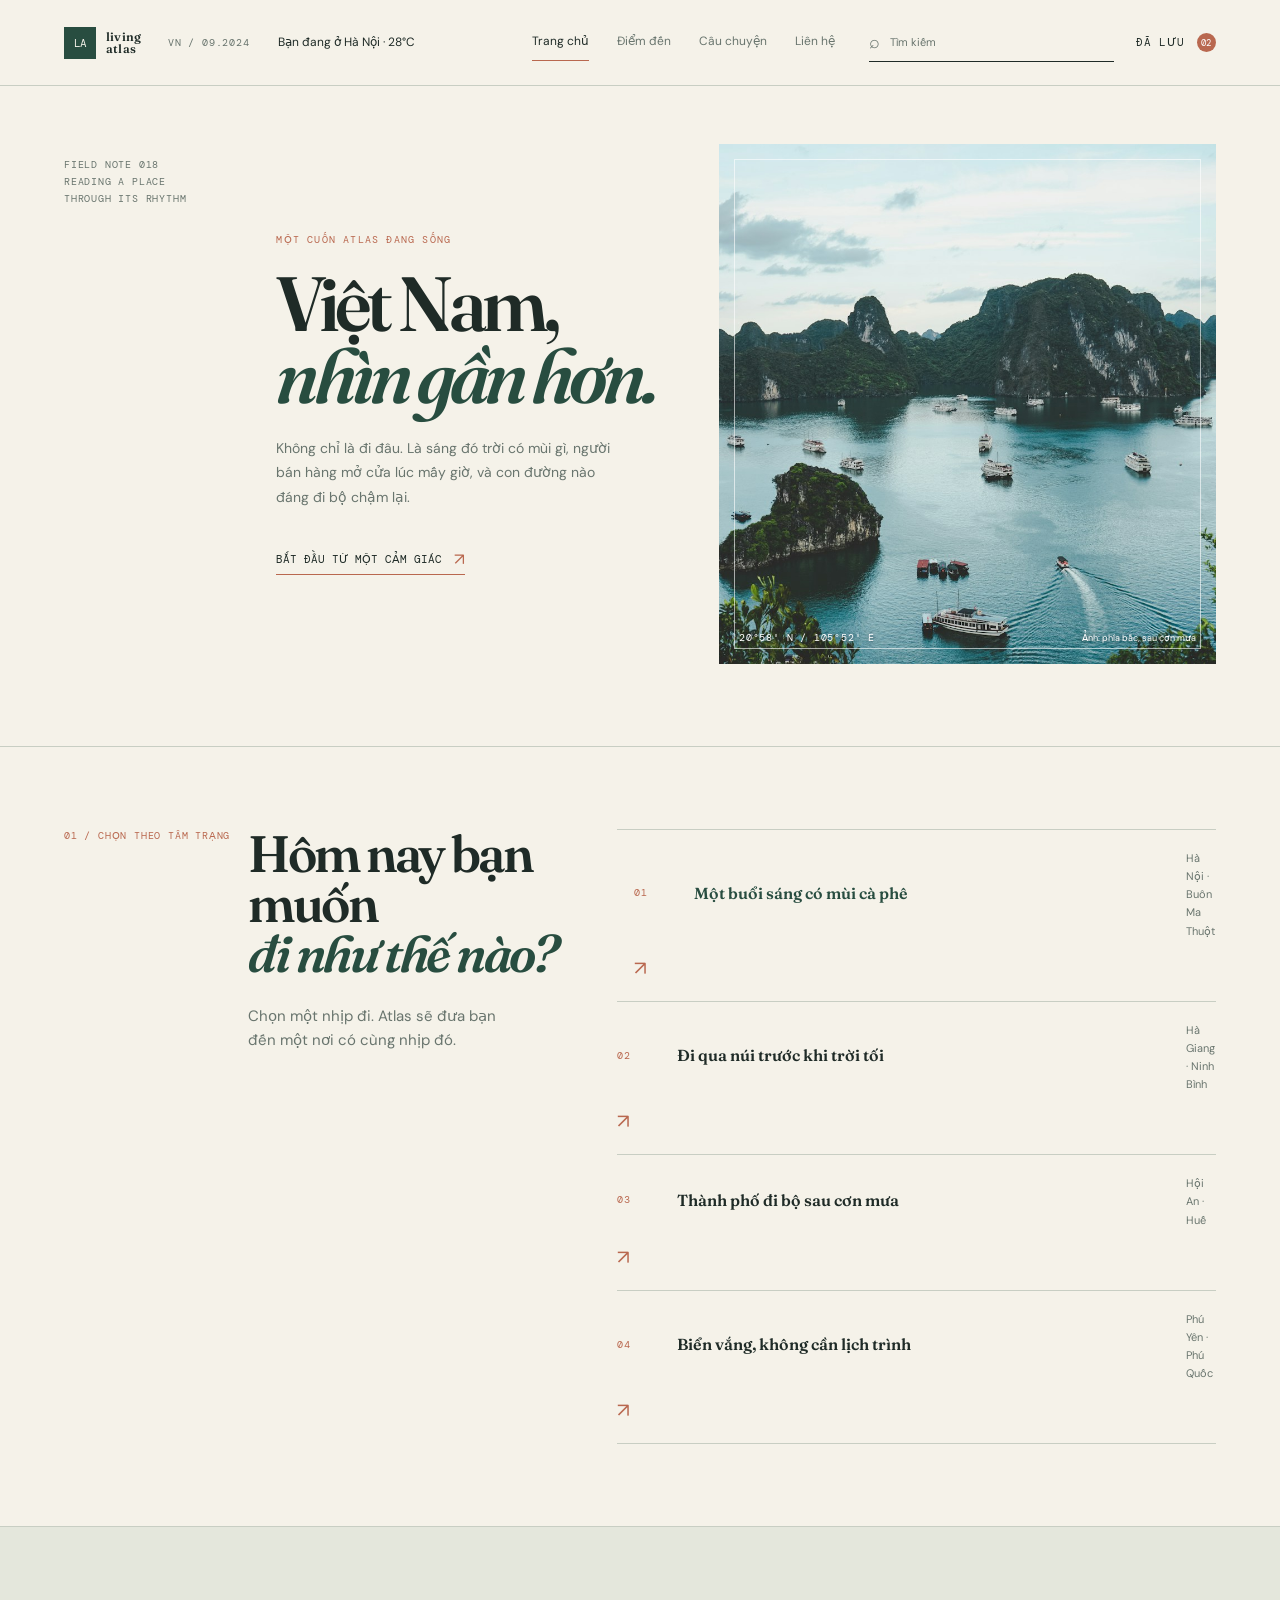
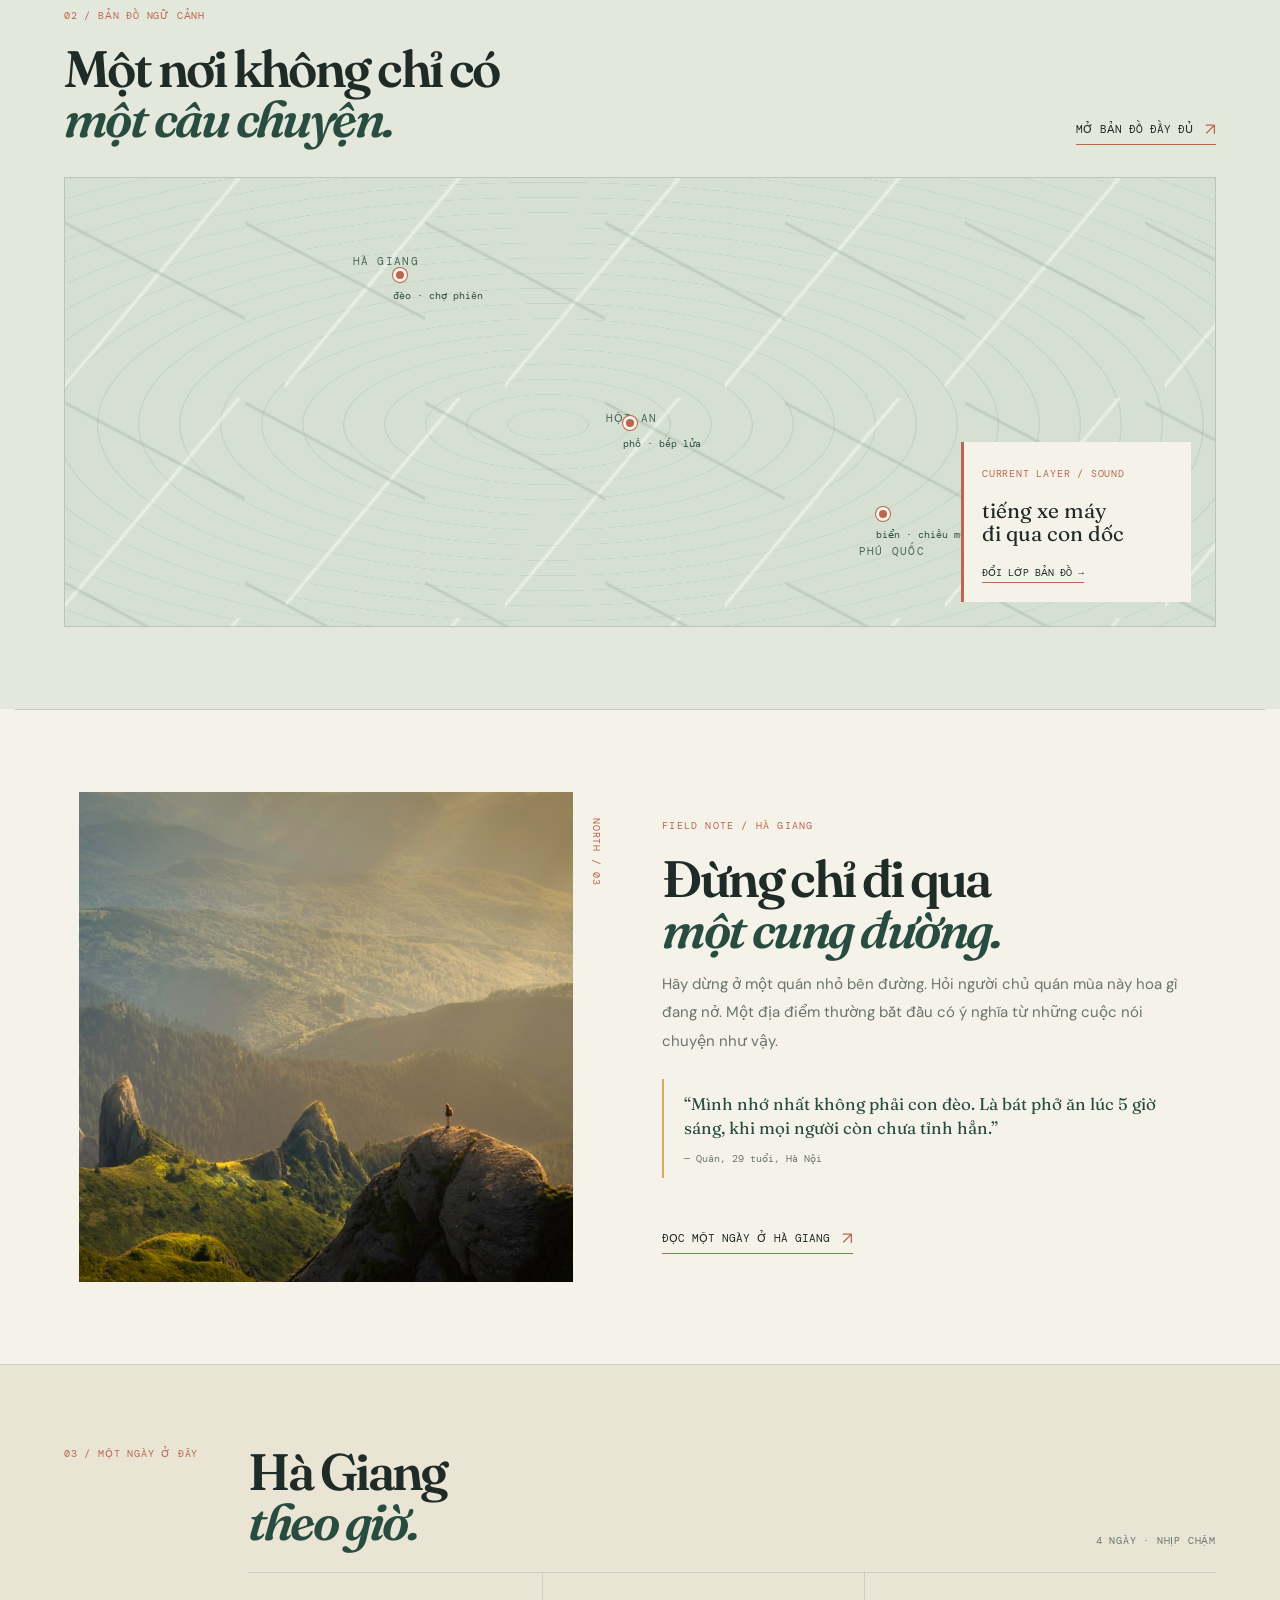
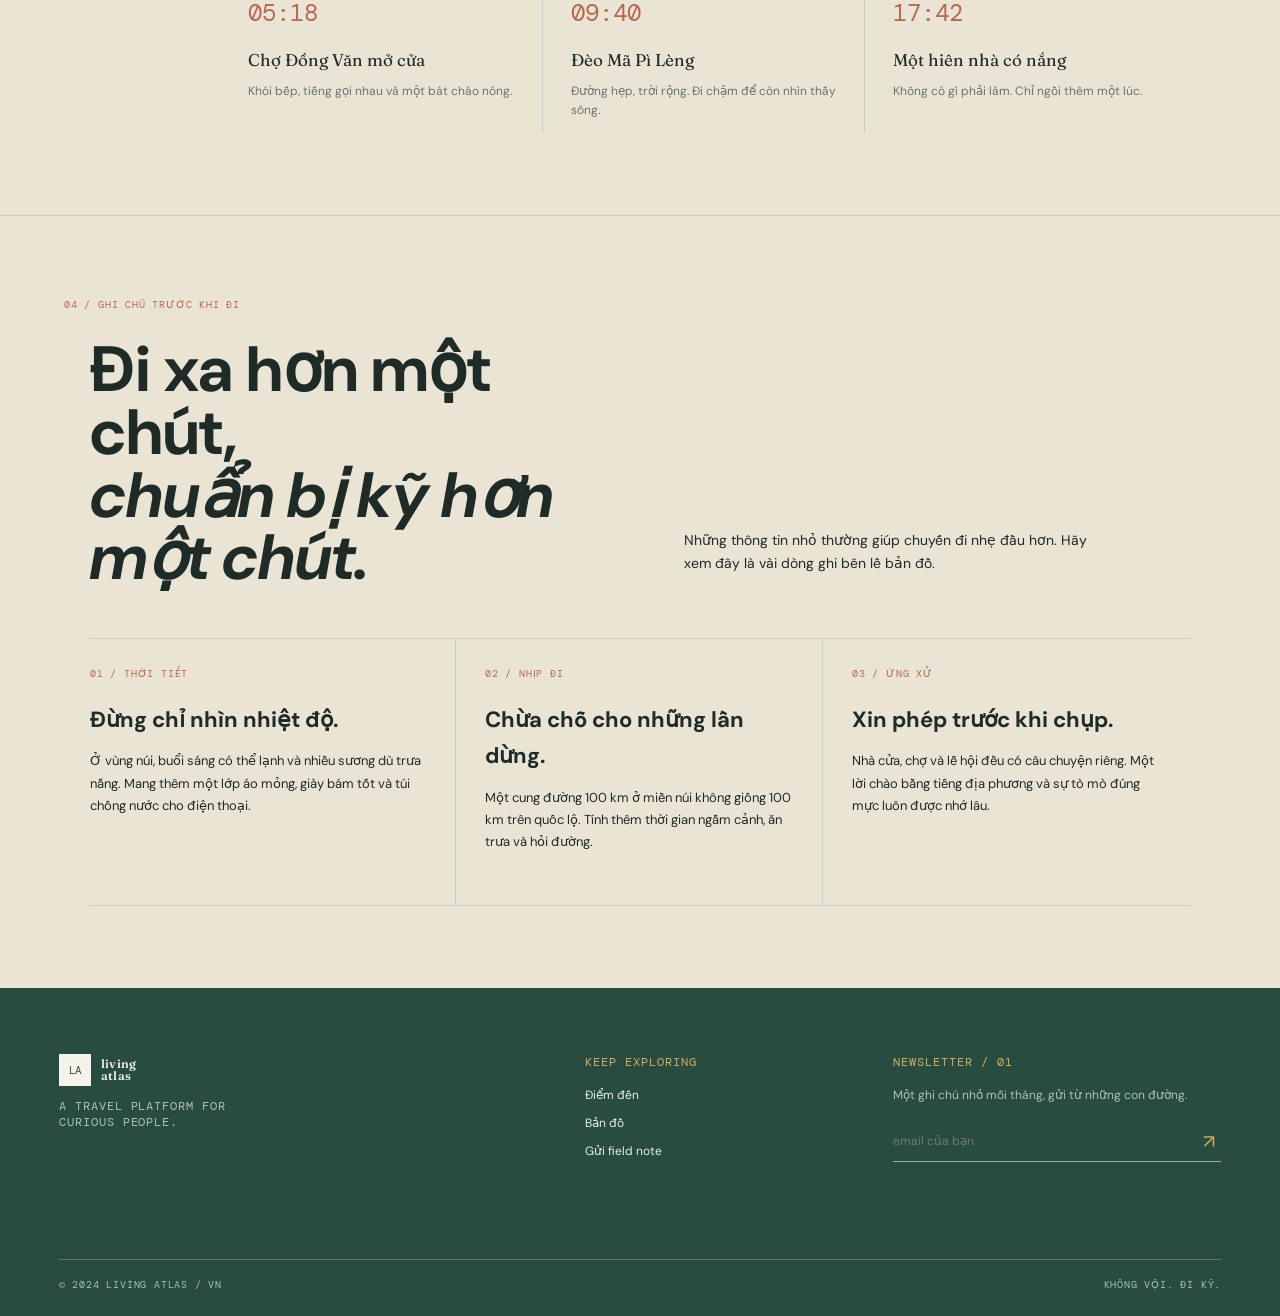
==== index.html @ f6a991e4 "update file wed" ====
<!doctype html>
<html lang="vi">
<head>
  <meta charset="UTF-8"><meta name="viewport" content="width=device-width, initial-scale=1.0">
  <meta name="description" content="Living Atlas - khám phá Việt Nam qua những cung đường, âm thanh, món ăn và nhịp sống địa phương.">
  <title>Living Atlas — Việt Nam, nhìn gần hơn</title>
  <link rel="preconnect" href="https://fonts.googleapis.com"><link rel="preconnect" href="https://fonts.gstatic.com" crossorigin>
  <link href="https://fonts.googleapis.com/css2?family=DM+Mono:wght@400;500&family=DM+Sans:wght@400;500;700&family=Fraunces:opsz,wght@9..144,600;9..144,700&display=swap" rel="stylesheet">
  <link rel="stylesheet" href="css/style.css">
</head>
<body class="atlas-home">
  <header class="atlas-header">
    <a class="atlas-mark" href="index.html" aria-label="Living Atlas trang chủ"><span>LA</span><b>living<br>atlas</b></a>
    <div class="header-context"><span class="mono">VN / 09.2024</span><span class="context-place">Bạn đang ở Hà Nội · 28°C</span></div>
    <nav class="main-nav" aria-label="Điều hướng chính"><a class="active" href="index.html">Trang chủ</a><a href="products.html">Điểm đến</a><a href="about.html">Câu chuyện</a><a href="contact.html">Liên hệ</a></nav><div class="header-tools"><a class="command-trigger" href="products.html#search"><span class="mono">⌕</span><span>Tìm kiếm</span></a><a class="saved-link" href="contact.html#saved">Đã lưu <span class="saved-count">02</span></a></div>
  </header>
  <main>
    <section class="entry">
      <div class="entry-stamp mono">FIELD NOTE 018<br>READING A PLACE<br>THROUGH ITS RHYTHM</div>
      <div class="entry-copy"><p class="kicker">MỘT CUỐN ATLAS ĐANG SỐNG</p><h1>Việt Nam,<br><i>nhìn gần hơn.</i></h1><p class="entry-intro">Không chỉ là đi đâu. Là sáng đó trời có mùi gì, người bán hàng mở cửa lúc mấy giờ, và con đường nào đáng đi bộ chậm lại.</p><a class="text-action" href="products.html">Bắt đầu từ một cảm giác <span>↗</span></a></div>
      <figure class="entry-visual"><img src="images/travel-11-1528127269322.jpg" alt="Vịnh và núi đá nhìn từ trên cao"><figcaption><span class="mono">20°58' N / 105°52' E</span><span>Ảnh: phía bắc, sau cơn mưa</span></figcaption></figure>
      <div class="entry-data"><span class="mono">07:12</span><strong>Trời vừa sáng</strong><span class="weather">28°C · mây mỏng</span><span class="mono">Hà Nội → Hà Giang<br>318 km về phía bắc</span></div>
    </section>
    <section class="signals section-rule"><div class="section-label mono">01 / CHỌN THEO TÂM TRẠNG</div><div class="signal-intro"><h2>Hôm nay bạn muốn<br><em>đi như thế nào?</em></h2><p>Chọn một nhịp đi. Atlas sẽ đưa bạn đến một nơi có cùng nhịp đó.</p></div><div class="mood-list"><a class="mood-item active" href="products.html"><span class="mood-number mono">01</span><strong>Một buổi sáng có mùi cà phê</strong><small>Hà Nội · Buôn Ma Thuột</small><i>↗</i></a><a class="mood-item" href="products.html#mountain"><span class="mood-number mono">02</span><strong>Đi qua núi trước khi trời tối</strong><small>Hà Giang · Ninh Bình</small><i>↗</i></a><a class="mood-item" href="products.html#food"><span class="mood-number mono">03</span><strong>Thành phố đi bộ sau cơn mưa</strong><small>Hội An · Huế</small><i>↗</i></a><a class="mood-item" href="products.html#sea"><span class="mood-number mono">04</span><strong>Biển vắng, không cần lịch trình</strong><small>Phú Yên · Phú Quốc</small><i>↗</i></a></div></section>
    <section class="atlas-map section-rule"><div class="section-label mono">02 / BẢN ĐỒ NGỮ CẢNH</div><div class="map-heading"><h2>Một nơi không chỉ có<br><em>một câu chuyện.</em></h2><a class="text-action" href="products.html#map-layers">Mở bản đồ đầy đủ <span>↗</span></a></div><div class="map-stage"><div class="map-lines"></div><span class="map-label label-north mono">HÀ GIANG</span><span class="map-label label-central mono">HỘI AN</span><span class="map-label label-south mono">PHÚ QUỐC</span><button class="map-pin pin-one"><b></b><span>đèo · chợ phiên</span></button><button class="map-pin pin-two"><b></b><span>phố · bếp lửa</span></button><button class="map-pin pin-three"><b></b><span>biển · chiều muộn</span></button><div class="map-story"><span class="mono">CURRENT LAYER / SOUND</span><strong>tiếng xe máy<br>đi qua con dốc</strong><a href="products.html#map-layers">Đổi lớp bản đồ →</a></div></div></section>
    <section class="field-note section-rule"><div class="note-image"><img src="images/travel-01-1469474968028.jpg" alt="Đường núi giữa rừng xanh"><span class="vertical-label mono">NORTH / 03</span></div><div class="note-copy"><p class="kicker">FIELD NOTE / HÀ GIANG</p><h2>Đừng chỉ đi qua<br><em>một cung đường.</em></h2><p>Hãy dừng ở một quán nhỏ bên đường. Hỏi người chủ quán mùa này hoa gì đang nở. Một địa điểm thường bắt đầu có ý nghĩa từ những cuộc nói chuyện như vậy.</p><div class="quote-mini">“Mình nhớ nhất không phải con đèo. Là bát phở ăn lúc 5 giờ sáng, khi mọi người còn chưa tỉnh hẳn.”<small>— Quân, 29 tuổi, Hà Nội</small></div><a class="text-action" href="about.html">Đọc một ngày ở Hà Giang <span>↗</span></a></div></section>
    <section class="dayline section-rule"><div class="section-label mono">03 / MỘT NGÀY Ở ĐÂY</div><div class="dayline-main"><div class="dayline-head"><h2>Hà Giang<br><em>theo giờ.</em></h2><span class="mono">4 ngày · nhịp chậm</span></div><div class="timeline"><div><time>05:18</time><strong>Chợ Đồng Văn mở cửa</strong><p>Khói bếp, tiếng gọi nhau và một bát cháo nóng.</p></div><div><time>09:40</time><strong>Đèo Mã Pì Lèng</strong><p>Đường hẹp, trời rộng. Đi chậm để còn nhìn thấy sông.</p></div><div><time>17:42</time><strong>Một hiên nhà có nắng</strong><p>Không có gì phải làm. Chỉ ngồi thêm một lúc.</p></div></div></div></section>
    <section class="travel-notes section-rule"><div class="section-label mono">04 / GHI CHÚ TRƯỚC KHI ĐI</div><div class="notes-heading"><h2>Đi xa hơn một chút,<br><em>chuẩn bị kỹ hơn một chút.</em></h2><p>Những thông tin nhỏ thường giúp chuyến đi nhẹ đầu hơn. Hãy xem đây là vài dòng ghi bên lề bản đồ.</p></div><div class="notes-grid"><article><span class="mono">01 / THỜI TIẾT</span><h3>Đừng chỉ nhìn nhiệt độ.</h3><p>Ở vùng núi, buổi sáng có thể lạnh và nhiều sương dù trưa nắng. Mang thêm một lớp áo mỏng, giày bám tốt và túi chống nước cho điện thoại.</p></article><article><span class="mono">02 / NHỊP ĐI</span><h3>Chừa chỗ cho những lần dừng.</h3><p>Một cung đường 100 km ở miền núi không giống 100 km trên quốc lộ. Tính thêm thời gian ngắm cảnh, ăn trưa và hỏi đường.</p></article><article><span class="mono">03 / ỨNG XỬ</span><h3>Xin phép trước khi chụp.</h3><p>Nhà cửa, chợ và lễ hội đều có câu chuyện riêng. Một lời chào bằng tiếng địa phương và sự tò mò đúng mực luôn được nhớ lâu.</p></article></div></section>
  </main>
  <footer class="atlas-footer"><div class="footer-brand"><a class="atlas-mark" href="index.html"><span>LA</span><b>living<br>atlas</b></a><p class="mono">A travel platform for<br>curious people.</p></div><div><p class="mono footer-label">KEEP EXPLORING</p><a href="products.html">Điểm đến</a><a href="about.html#detail-ha-giang">Bản đồ</a><a href="contact.html#planner">Gửi field note</a></div><div><p class="mono footer-label">NEWSLETTER / 01</p><p>Một ghi chú nhỏ mỗi tháng, gửi từ những con đường.</p><form class="newsletter"><input type="email" aria-label="Email" placeholder="email của bạn"><button type="submit">↗</button></form></div><div class="footer-bottom mono"><span>© 2024 LIVING ATLAS / VN</span><span>Không vội. Đi kỹ.</span></div></footer>
</body></html>
---- css/style.css ----
:root{--ink:#1f2b27;--muted:#69756e;--paper:#f5f2e9;--paper-deep:#eae4d5;--green:#284d40;--rust:#b9684f;--ochre:#d6aa5e;--blue:#a7c5c5;--line:#c8cec3;--serif:"Fraunces",Georgia,serif;--sans:"DM Sans",Arial,sans-serif;--mono:"DM Mono",monospace}
*{box-sizing:border-box}html{scroll-behavior:smooth}body{margin:0;background:var(--paper);color:var(--ink);font-family:var(--sans);font-size:15px;line-height:1.65}img{display:block;width:100%;object-fit:cover}a{color:inherit;text-decoration:none}button,input{font:inherit}.mono{font:10px var(--mono);letter-spacing:.08em;text-transform:uppercase}.atlas-header{height:86px;border-bottom:1px solid var(--line);display:flex;align-items:center;justify-content:space-between;padding:0 4.6vw;position:relative;z-index:20;background:var(--paper)}.atlas-mark{display:flex;align-items:center;gap:10px;width:104px}.atlas-mark span{display:grid;place-items:center;width:32px;height:32px;background:var(--green);color:var(--paper);font:11px var(--mono);letter-spacing:-.08em}.atlas-mark b{font:600 12px/1 var(--serif);letter-spacing:.02em}.header-context{display:flex;gap:28px;align-items:center;color:var(--muted);font-size:11px}.context-place{font-size:12px;color:var(--ink)}.header-tools{display:flex;align-items:center;gap:22px}.command-trigger{border-bottom:1px solid var(--ink);display:flex;align-items:center;gap:9px;padding:7px 0;color:var(--muted);font-size:11px;width:245px}.command-trigger .mono{font-size:18px}.command-trigger kbd{margin-left:auto;font:9px var(--mono);border:1px solid var(--line);padding:2px 5px}.saved-link{font:11px var(--mono);text-transform:uppercase;letter-spacing:.08em}.saved-count{display:inline-grid;place-items:center;background:var(--rust);color:#fff;width:19px;height:19px;margin-left:4px;border-radius:50%;font-size:9px}.menu-trigger{height:30px;width:41px;border:0;background:none;position:relative;cursor:pointer;padding:0}.menu-trigger span{height:1px;background:var(--ink);display:block;width:28px;margin:5px 0}.menu-trigger i{position:absolute;left:0;top:25px;font:9px var(--mono);font-style:normal;text-transform:uppercase}.spatial-menu{position:fixed;inset:86px 0 0;background:var(--green);color:var(--paper);z-index:19;padding:50px 8vw;display:none}.spatial-menu.open{display:block}.menu-note{color:#abc0ac}.menu-links{max-width:900px;margin:45px 0}.menu-links a{display:flex;align-items:baseline;gap:28px;border-bottom:1px solid #ffffff33;padding:14px 0;font:600 clamp(28px,4vw,55px) var(--serif)}.menu-links a span{font:11px var(--mono);color:var(--ochre)}.menu-links a em{font:20px var(--sans);font-style:normal;margin-left:auto}.menu-footer{color:#abc0ac}.entry{min-height:690px;display:grid;grid-template-columns:17% 34% 39% 10%;grid-template-rows:1fr auto;gap:0;padding:48px 4.6vw 30px;position:relative;overflow:hidden;background:var(--paper)}.entry-stamp{grid-column:1;grid-row:1;color:var(--muted);line-height:1.7}.entry-copy{grid-column:2;grid-row:1;align-self:center;padding-right:45px;position:relative;z-index:2}.kicker{font:10px var(--mono);letter-spacing:.12em;text-transform:uppercase;color:var(--rust);margin:0 0 22px}.entry h1,.discover-head h1,.map-page-head h1,.planner-head h1,.saved-head h1,.search-page h1{font:600 clamp(55px,7vw,106px)/.91 var(--serif);letter-spacing:-.06em;margin:0 0 30px}.entry h1 i,.discover-head h1 em,.map-page-head h1 em,.planner-head h1 em,.saved-head h1 em{font-style:italic;color:var(--green)}.entry-intro{color:var(--muted);max-width:340px;font-size:15px;line-height:1.8}.text-action{display:inline-flex;gap:12px;align-items:center;border-bottom:1px solid var(--rust);padding-bottom:4px;font:11px var(--mono);text-transform:uppercase;margin-top:25px}.text-action span{font:17px var(--sans);color:var(--rust)}.entry-visual{grid-column:3;grid-row:1 / span 2;margin:0 0 0 -2%;height:570px;position:relative}.entry-visual img{height:100%}.entry-visual:after{content:"";position:absolute;inset:15px;border:1px solid #fff9}.entry-visual figcaption{position:absolute;bottom:18px;left:20px;right:20px;color:#fff;display:flex;justify-content:space-between;font-size:10px;text-shadow:0 1px 4px #0008}.entry-data{grid-column:4;grid-row:1;align-self:end;padding:0 0 42px 24px;display:flex;flex-direction:column;gap:12px;font-size:11px}.entry-data strong{font:22px var(--serif)}.entry-data .weather{color:var(--rust)}.entry-data .mono{color:var(--muted);line-height:1.7}.section-rule{border-top:1px solid var(--line);padding:105px 4.6vw}.section-label{color:var(--rust)}.signals{display:grid;grid-template-columns:18% 32% 50%;gap:0}.signal-intro{padding-right:8vw}.signal-intro h2,.map-heading h2,.field-note h2,.dayline-head h2{font:600 clamp(36px,4vw,64px)/.98 var(--serif);letter-spacing:-.05em;margin:0}.signal-intro h2 em,.map-heading h2 em,.field-note h2 em,.dayline-head h2 em{font-style:italic;color:var(--green)}.signal-intro p{color:var(--muted);max-width:270px;margin-top:24px}.mood-list{border-top:1px solid var(--line)}.mood-item{display:grid;grid-template-columns:48px 1fr 30px;align-items:center;gap:12px;border-bottom:1px solid var(--line);padding:18px 0;transition:padding .25s,color .25s}.mood-item:hover,.mood-item.active{padding-left:17px;color:var(--green)}.mood-number{color:var(--rust)}.mood-item strong{font:18px var(--serif);font-weight:600}.mood-item small{display:block;color:var(--muted);font-size:11px;margin-top:3px}.mood-item i{font-style:normal;color:var(--rust);font-size:20px}.atlas-map{background:#e4e7dc}.map-heading{display:flex;justify-content:space-between;align-items:end;margin:28px 0 48px}.map-stage{height:530px;background:#d5dfd2;position:relative;overflow:hidden;border:1px solid #b9c5b8}.map-lines,.map-contour{position:absolute;inset:0;background-image:linear-gradient(28deg,transparent 48%,#94ad9a66 49%,transparent 50%),linear-gradient(-50deg,transparent 56%,#fff8 57%,transparent 58%),repeating-radial-gradient(ellipse at 42% 55%,transparent 0 39px,#9eb5a040 40px 41px);background-size:180px 180px,220px 220px,auto}.map-label{position:absolute;font:10px var(--mono);letter-spacing:.12em;color:#496958}.label-north{left:25%;top:17%}.label-central{left:47%;top:52%}.label-south{left:69%;bottom:15%}.map-pin{position:absolute;border:0;background:none;color:var(--green);cursor:pointer}.map-pin b{display:block;width:14px;height:14px;border:3px solid var(--paper);background:var(--rust);box-shadow:0 0 0 1px var(--rust);border-radius:50%}.map-pin span{display:block;font:10px var(--mono);margin:7px 0;white-space:nowrap}.pin-one{left:28%;top:20%}.pin-two{left:48%;top:53%}.pin-three{left:70%;bottom:17%}.map-story{position:absolute;right:24px;bottom:24px;background:var(--paper);width:230px;padding:18px;border-left:3px solid var(--rust)}.map-story span{color:var(--rust)}.map-story strong{display:block;font:21px/1.1 var(--serif);margin:14px 0}.map-story a,.map-info-panel a{font:10px var(--mono);text-transform:uppercase;border-bottom:1px solid var(--rust);padding-bottom:3px}.field-note{display:grid;grid-template-columns:43% 57%;gap:8vw;align-items:center}.note-image{height:560px;position:relative}.note-image img{height:100%}.vertical-label{position:absolute;right:-30px;top:26px;writing-mode:vertical-rl;color:var(--rust)}.note-copy{max-width:470px}.note-copy>p:not(.kicker){color:var(--muted);line-height:1.9}.quote-mini{border-left:2px solid var(--ochre);padding:13px 20px;margin:30px 0;color:var(--green);font:19px/1.4 var(--serif)}.quote-mini small{display:block;color:var(--muted);font:10px var(--mono);margin-top:12px}.dayline{display:grid;grid-template-columns:18% 82%;background:var(--paper-deep)}.dayline-head{display:flex;justify-content:space-between;align-items:end;border-bottom:1px solid var(--line);padding-bottom:25px}.dayline-head>span{color:var(--muted)}.timeline{display:grid;grid-template-columns:repeat(3,1fr);gap:0}.timeline>div{padding:28px 28px 0 0;border-right:1px solid var(--line);margin-right:28px}.timeline>div:last-child{border:0}.timeline time{font:24px var(--mono);color:var(--rust)}.timeline strong{display:block;font:19px var(--serif);margin-top:20px}.timeline p{color:var(--muted);font-size:12px}.atlas-footer{background:var(--green);color:#e7eee3;padding:66px 4.6vw 25px;display:grid;grid-template-columns:2fr 1fr 1.5fr;gap:7vw;position:relative}.atlas-footer .atlas-mark span{background:var(--paper);color:var(--green)}.atlas-footer .atlas-mark b{color:var(--paper)}.footer-brand>p,.atlas-footer p{color:#afc1b0;font-size:12px}.footer-label{color:var(--ochre)!important;margin:0 0 16px}.atlas-footer>div>a:not(.atlas-mark){display:block;font-size:12px;margin:8px 0}.newsletter{display:flex;border-bottom:1px solid #9db19e;margin-top:17px}.newsletter input{background:none;border:0;padding:9px 0;color:#fff;outline:0;width:100%;font-size:12px}.newsletter button{border:0;background:none;color:var(--ochre);font-size:19px}.footer-bottom{grid-column:1/-1;border-top:1px solid #5d7966;padding-top:18px;display:flex;justify-content:space-between;color:#aac0ad}.compact{padding-top:44px}.discover-head,.map-page-head,.planner-head,.saved-head{padding:82px 14vw 72px;border-bottom:1px solid var(--line);background:var(--paper)}.discover-head h1,.map-page-head h1,.planner-head h1,.saved-head h1{font-size:clamp(60px,8vw,115px);max-width:850px}.discover-head>p,.map-page-head>p,.planner-head>p,.saved-head>p{max-width:490px;color:var(--muted);font-size:16px}.filter-line{display:flex;gap:22px;align-items:center;border-top:1px solid var(--line);margin-top:53px;padding-top:17px}.filter{border:0;border-bottom:1px solid transparent;background:none;padding:4px 0;color:var(--muted);font-size:12px;cursor:pointer}.filter.active,.filter:hover{border-color:var(--rust);color:var(--ink)}.destination-stream{padding:90px 8vw}.stream-place{display:grid;grid-template-columns:57% 43%;align-items:center;max-width:1180px;margin:0 auto 130px}.stream-place:nth-child(2){grid-template-columns:43% 57%;max-width:1020px}.stream-place:nth-child(3){max-width:1050px;margin-left:8vw}.stream-place:nth-child(4){grid-template-columns:48% 52%;max-width:920px;margin-right:5vw}.stream-place:nth-child(5){max-width:1120px}.stream-place:nth-child(6){grid-template-columns:45% 55%;max-width:980px;margin-left:12vw}.stream-media{height:570px;position:relative}.stream-place:nth-child(2) .stream-media,.stream-place:nth-child(4) .stream-media{height:450px;margin-left:8vw}.stream-place:nth-child(3) .stream-media{height:490px}.stream-place:nth-child(5) .stream-media{height:520px}.stream-place:nth-child(6) .stream-media{height:390px;margin-left:8vw}.stream-media img{height:100%}.image-index{position:absolute;left:17px;top:17px;color:#fff}.stream-copy{padding:40px 10vw 40px 45px}.stream-place:nth-child(2) .stream-copy,.stream-place:nth-child(6) .stream-copy{padding-left:0;padding-right:45px}.stream-copy h2{font:600 clamp(54px,7vw,100px)/.8 var(--serif);letter-spacing:-.07em;margin:0 0 28px}.stream-copy h2 em{font-style:italic;color:var(--green)}.stream-copy>p:not(.kicker){color:var(--muted);max-width:340px}.data-strip{display:flex;gap:25px;border-top:1px solid var(--line);margin:30px 0 0;padding-top:13px}.data-strip dt{color:var(--rust);font-size:9px}.data-strip dd{margin:6px 0 0;font-size:11px}.map-page-stage{display:grid;grid-template-columns:1fr 300px;gap:30px;padding:65px 5vw;background:var(--paper-deep)}.atlas-map-large{height:650px;background:#d4dfd3;position:relative;overflow:hidden}.map-contour{position:absolute;inset:0;background-image:repeating-radial-gradient(ellipse at 42% 45%,transparent 0 34px,#9eb5a040 35px 36px),linear-gradient(35deg,transparent 49%,#91aa9466 50%,transparent 51%)}.map-label{position:absolute;font:11px var(--mono);letter-spacing:.12em;color:#496958}.map-h{left:21%;top:17%}.map-hn{left:43%;top:33%}.map-ha{left:54%;top:57%}.map-pq{left:73%;bottom:13%}.map-page-stage .map-pin{z-index:2}.pin-a{left:23%;top:20%}.pin-b{left:45%;top:36%}.pin-c{left:55%;top:60%}.pin-d{left:74%;bottom:15%}.route-svg{position:absolute;inset:0;width:100%;height:100%;fill:none;stroke:var(--rust);stroke-width:2;stroke-dasharray:8 8}.map-info-panel{position:absolute;left:25px;bottom:25px;width:240px;background:var(--paper);padding:20px;border-left:3px solid var(--rust)}.map-info-panel span{color:var(--rust)}.map-info-panel h2{font:28px/1 var(--serif);margin:15px 0}.map-info-panel p{font-size:12px;color:var(--muted)}.map-info-panel a{display:block;width:max-content;margin-top:20px}.map-legend{border-top:1px solid var(--line)}.map-legend>p{color:var(--rust)}.map-legend button{border:0;border-bottom:1px solid var(--line);background:none;width:100%;padding:18px 0;text-align:left;display:grid;grid-template-columns:12px 1fr auto;gap:10px;align-items:start;cursor:pointer}.map-legend small{display:block;color:var(--muted);font-size:10px;margin-top:4px}.dot{width:9px;height:9px;border-radius:50%;display:block;margin-top:4px}.dot.green{background:var(--green)}.dot.rust{background:var(--rust)}.dot.ochre{background:var(--ochre)}.planner-shell{display:grid;grid-template-columns:12% 48% 40%;padding:80px 12vw;background:var(--paper-deep);min-height:590px}.planner-progress{display:flex;flex-direction:column;align-items:center;gap:15px;color:var(--muted)}.planner-progress span.active{color:var(--rust)}.planner-progress i{height:46px;border-left:1px dashed var(--line)}.planner-form{padding-right:7vw}.planner-form fieldset{border:0;border-top:1px solid var(--line);padding:22px 0 40px;margin:0}.planner-form legend{font:19px var(--serif);padding:0}.choice-grid{display:grid;grid-template-columns:1fr 1fr;gap:12px;margin-top:22px}.choice-grid label,.duration-options label{cursor:pointer}.choice-grid input,.duration-options input{position:absolute;opacity:0}.choice-grid span{display:block;border:1px solid var(--line);padding:14px;min-height:75px;font:16px var(--serif)}.choice-grid span small{display:block;color:var(--muted);font:11px var(--sans);margin-top:5px}.choice-grid input:checked+span,.duration-options input:checked+span{border-color:var(--rust);background:#f3e7cf}.duration-options{display:flex;gap:10px;margin-top:22px}.duration-options span{display:block;border:1px solid var(--line);padding:12px 16px;font-size:12px}.planner-submit{border:0;padding:14px 20px}.planner-result{border-left:1px solid var(--line);padding-left:35px}.planner-result>span{color:var(--rust)}.result-art{height:240px;position:relative;margin:20px 0}.result-art img{height:100%}.result-art strong{position:absolute;left:18px;bottom:16px;color:#fff;font:27px/1 var(--serif);text-shadow:0 1px 4px #0009}.result-art em{color:#f5d58f}.planner-result>p:not(.result-empty){font-size:13px;color:var(--muted)}.result-empty{font:10px var(--mono);color:var(--muted);margin-top:35px}.saved-head{padding-bottom:55px}.saved-list{padding:70px 15vw;background:var(--paper-deep)}.saved-row{display:grid;grid-template-columns:50px 230px 1fr 30px;gap:25px;align-items:center;border-top:1px solid var(--line);padding:22px 0}.saved-row>img{height:145px}.saved-row h2{font:28px var(--serif);margin:5px 0}.saved-row p:last-child{font-size:12px;color:var(--muted)}.remove-save{border:0;background:none;font-size:25px;color:var(--rust);cursor:pointer}.saved-empty{border:1px dashed var(--line);padding:28px;text-align:center;margin-top:42px;color:var(--muted)}.saved-empty p{font:20px var(--serif);color:var(--ink)}.search-page{padding:90px 14vw;background:var(--paper);min-height:calc(100vh - 86px)}.big-search{margin:55px 0 65px;max-width:850px}.big-search label{display:block;font:42px var(--serif);margin-bottom:22px}.big-search>div{display:flex;align-items:center;border-bottom:2px solid var(--green);gap:14px}.big-search span{font-size:28px}.big-search input{border:0;background:none;outline:0;font:24px var(--serif);padding:15px 0;width:100%}.big-search button{border:0;background:none;color:var(--rust);font-size:25px}.search-suggestions{border-top:1px solid var(--line);padding-top:16px}.search-suggestions button{border:1px solid var(--line);background:none;padding:8px 12px;margin:13px 7px 0 0;font-size:11px;cursor:pointer}.search-suggestions button:hover{border-color:var(--rust)}.search-results{max-width:850px;margin-top:62px}.search-results>a{display:grid;grid-template-columns:140px 1fr 1fr 25px;align-items:center;border-top:1px solid var(--line);padding:18px 0}.search-results>a span{color:var(--rust)}.search-results>a strong{font:18px var(--serif)}.search-results>a small{color:var(--muted);font-size:11px}.search-results>a b{color:var(--rust)}
.map-layer-note{background:var(--paper-deep)}.map-layer-note h2{font:42px var(--serif);max-width:700px;margin:20px 0 12px}.map-layer-note p{color:var(--muted);max-width:470px}.contact-section{background:var(--paper)}.contact-layout{display:grid;grid-template-columns:1fr 1fr;gap:10vw;margin-top:45px}.contact-layout h2{font:52px/1 var(--serif);letter-spacing:-.05em;margin:0}.contact-layout h2 em{font-style:italic;color:var(--green)}.muted{color:var(--muted);max-width:360px}.contact-meta{color:var(--rust);line-height:1.9;margin-top:45px}.atlas-form{border-top:1px solid var(--line);padding-top:3px}.atlas-form label{display:block;font:11px var(--mono);text-transform:uppercase;color:var(--rust);padding:18px 0;border-bottom:1px solid var(--line)}.atlas-form input,.atlas-form textarea{display:block;width:100%;border:0;background:none;outline:0;padding:10px 0 2px;font:16px var(--serif);color:var(--ink);resize:vertical}.atlas-form button{border:0;padding:13px 18px;margin-top:26px;color:var(--paper)}.saved-preview{background:var(--paper-deep)}.saved-preview-grid{display:grid;grid-template-columns:1fr 1fr auto;gap:20px;margin-top:30px}.saved-preview-grid>div{border-top:1px solid var(--line);padding-top:15px}.saved-preview-grid strong{display:block;font:21px var(--serif)}.saved-preview-grid span{color:var(--muted);font-size:11px}.saved-preview-grid .text-action{align-self:center;margin:0}
@media(max-width:900px){.header-context{display:none}.entry{grid-template-columns:18% 42% 40%;min-height:650px}.entry-data{display:none}.entry-visual{height:530px}.signals{grid-template-columns:18% 35% 47%}.field-note{gap:5vw}.planner-shell{padding:65px 7vw}.saved-list{padding:60px 9vw}}
@media(max-width:700px){.atlas-header{height:72px;padding:0 20px}.header-tools{gap:13px}.command-trigger{width:auto;border:0}.command-trigger span:nth-child(2),.command-trigger kbd,.saved-link{display:none}.spatial-menu{inset:72px 0 0;padding:35px 25px}.menu-links{margin:35px 0}.entry{display:flex;flex-direction:column;padding:30px 20px 65px;min-height:0}.entry-stamp{order:0;margin-bottom:35px}.entry-copy{order:2;padding:42px 0 0}.entry-visual{order:1;height:430px;margin:0;width:100%}.entry h1{font-size:63px}.entry-data{display:flex;order:3;padding:35px 0 0;flex-direction:row;flex-wrap:wrap;gap:10px 25px}.entry-data strong{font-size:18px}.entry-data .mono:last-child{width:100%}.section-rule{padding:72px 20px}.signals,.dayline{display:block}.signal-intro{padding:35px 0 45px}.signal-intro h2,.map-heading h2,.field-note h2,.dayline-head h2{font-size:43px}.mood-item strong{font-size:16px}.map-heading{display:block}.map-heading .text-action{margin-top:22px}.map-stage{height:540px}.map-story{right:14px;bottom:14px}.field-note{display:flex;flex-direction:column;align-items:stretch}.note-image{height:400px;width:88%}.note-copy{max-width:none}.dayline-head{display:block}.dayline-head>span{display:block;margin-top:20px}.timeline{display:block}.timeline>div{border-right:0;border-bottom:1px solid var(--line);padding:24px 0;margin:0}.atlas-footer{display:block;padding:45px 20px 22px}.atlas-footer>div{margin-bottom:32px}.footer-bottom{display:flex!important;gap:15px;flex-direction:column;margin:45px 0 0}.discover-head,.map-page-head,.planner-head,.saved-head{padding:60px 20px 48px}.discover-head h1,.map-page-head h1,.planner-head h1,.saved-head h1{font-size:62px}.filter-line{flex-wrap:wrap;gap:12px 18px}.destination-stream{padding:55px 20px}.stream-place,.stream-place:nth-child(2),.stream-place:nth-child(3),.stream-place:nth-child(4),.stream-place:nth-child(5),.stream-place:nth-child(6){display:flex;flex-direction:column;max-width:none;margin:0 0 90px}.stream-place:nth-child(2) .stream-media,.stream-place:nth-child(4) .stream-media,.stream-place:nth-child(6) .stream-media{order:0;margin:0;height:370px}.stream-place:nth-child(3) .stream-media,.stream-place:nth-child(5) .stream-media{height:400px}.stream-media{height:420px;width:100%}.stream-copy,.stream-place:nth-child(2) .stream-copy,.stream-place:nth-child(6) .stream-copy{padding:35px 0 0}.stream-copy h2{font-size:72px}.data-strip{gap:15px}.map-page-stage{display:block;padding:35px 20px}.atlas-map-large{height:520px}.map-legend{margin-top:35px}.planner-shell{display:block;padding:50px 20px}.planner-progress{flex-direction:row;justify-content:start;margin-bottom:35px}.planner-progress i{height:1px;width:35px;border-left:0;border-top:1px dashed var(--line)}.planner-form{padding:0}.choice-grid{grid-template-columns:1fr}.planner-result{border-left:0;border-top:1px solid var(--line);padding:40px 0 0;margin-top:45px}.saved-list{padding:45px 20px}.saved-row{grid-template-columns:25px 105px 1fr 20px;gap:12px}.saved-row>img{height:105px}.saved-row h2{font-size:19px}.saved-row p:last-child{font-size:10px}.search-page{padding:60px 20px}.big-search label{font-size:33px}.big-search input{font-size:19px}.search-results>a{grid-template-columns:1fr 25px;gap:7px}.search-results>a span,.search-results>a small{grid-column:1}.search-results>a strong{grid-column:1}.search-results>a b{grid-column:2;grid-row:1/4}}
@media(max-width:700px){.contact-layout{display:block}.contact-layout>div{margin-bottom:55px}.contact-layout h2{font-size:42px}.saved-preview-grid{grid-template-columns:1fr}.saved-preview-grid .text-action{justify-self:start}.map-layer-note h2{font-size:34px}}
@media(prefers-reduced-motion:reduce){*,*:before,*:after{scroll-behavior:auto!important;transition:none!important}}
.main-nav{display:flex;align-items:center;gap:28px;margin-left:auto;margin-right:34px;font-size:12px}.main-nav a{color:var(--muted);padding:8px 0;border-bottom:1px solid transparent;white-space:nowrap}.main-nav a:hover,.main-nav a.active{color:var(--ink);border-color:var(--rust)}.header-tools{flex-shrink:0}.atlas-header>.atlas-mark{flex-shrink:0}
@media(max-width:900px){.main-nav{gap:17px;margin-right:18px}.main-nav a{font-size:11px}.command-trigger{width:90px}.command-trigger span:nth-child(2){display:none}}
@media(max-width:700px){.atlas-header{gap:14px}.main-nav{order:2;gap:12px;margin:0;overflow-x:auto;max-width:calc(100vw - 175px);scrollbar-width:none}.main-nav::-webkit-scrollbar{display:none}.main-nav a{font-size:10px}.header-tools{order:3}.command-trigger{display:none}.atlas-header>.atlas-mark{order:1}.saved-link{display:block;font-size:0}.saved-link .saved-count{font-size:9px;margin:0}.atlas-header{justify-content:flex-start}}
.atlas-header{min-width:0}.main-nav{min-width:0}.main-nav a:focus-visible,.header-tools a:focus-visible,.text-action:focus-visible,.filter:focus-visible{outline:2px solid var(--rust);outline-offset:4px}.entry-copy,.signal-intro,.stream-copy,.note-copy{min-width:0}.destination-stream{max-width:1440px;margin:0 auto}.stream-place{width:100%}.stream-copy h2{overflow-wrap:break-word}.map-stage{max-width:1180px;margin:0 auto}.atlas-map.section-rule{padding-left:4.6vw;padding-right:4.6vw}
@media(min-width:901px){.atlas-header{padding-left:5vw;padding-right:5vw}.entry{max-width:1440px;margin:auto;padding-left:5vw;padding-right:5vw}.entry-copy{padding-right:clamp(20px,3vw,55px)}.section-rule{padding-left:5vw;padding-right:5vw}.discover-head,.map-page-head,.planner-head,.saved-head{padding-left:max(5vw,calc((100vw - 1180px)/2));padding-right:max(5vw,calc((100vw - 1180px)/2))}}
@media(max-width:700px){.atlas-header{overflow:hidden}.atlas-mark{width:92px}.main-nav{flex:1;max-width:none;min-width:0}.atlas-header .header-tools{width:25px}.destination-stream{padding-left:20px;padding-right:20px}.stream-place{overflow:hidden}.stream-media{max-width:100%}.entry-visual figcaption{gap:10px;flex-wrap:wrap}.entry-visual figcaption span:last-child{display:none}.map-story{max-width:calc(100% - 28px)}}
.entry{min-height:0;display:grid;grid-template-columns:16% minmax(280px,36%) minmax(360px,48%);grid-template-rows:auto;padding:58px max(5vw,40px) 82px;column-gap:28px;align-items:center}.entry-stamp{grid-column:1;grid-row:1;align-self:start;padding-top:12px}.entry-copy{grid-column:2;grid-row:1;padding:0 18px 0 0;align-self:center}.entry h1{font-size:clamp(58px,6vw,86px);line-height:.94;margin-bottom:24px}.entry-visual{grid-column:3;grid-row:1;height:520px;width:100%;margin:0}.entry-data{display:none}.entry-intro{font-size:14px;line-height:1.75}.entry-visual figcaption{font-size:9px}
.section-rule{padding:82px max(5vw,40px)}.signals{grid-template-columns:16% 32% 52%;max-width:1440px;margin:auto}.signal-intro{padding-right:40px}.signal-intro h2,.map-heading h2,.field-note h2,.dayline-head h2{font-size:clamp(38px,4vw,58px)}.mood-item{padding:16px 0}.mood-item strong{font-size:16px}
.atlas-map.section-rule{padding-left:max(5vw,40px);padding-right:max(5vw,40px)}.map-heading{margin:22px 0 32px}.map-stage{height:450px}
.field-note{grid-template-columns:minmax(330px,44%) 1fr;gap:7vw;max-width:1250px;margin:auto}.note-image{height:490px}.note-copy{max-width:520px}.quote-mini{font-size:17px;margin:24px 0}
.dayline{grid-template-columns:16% 84%;max-width:1440px;margin:auto}.timeline>div{padding-top:24px}.timeline strong{font-size:17px}
.discover-head,.map-page-head,.planner-head,.saved-head{padding:74px max(8vw,60px) 58px}.discover-head h1,.map-page-head h1,.planner-head h1,.saved-head h1{font-size:clamp(58px,7vw,96px);line-height:.95;margin-bottom:24px}.discover-head>p,.map-page-head>p,.planner-head>p,.saved-head>p{font-size:14px;line-height:1.75}
.destination-stream{padding:72px max(6vw,50px);max-width:1280px}.stream-place,.stream-place:nth-child(2),.stream-place:nth-child(3),.stream-place:nth-child(4),.stream-place:nth-child(5),.stream-place:nth-child(6){display:grid;grid-template-columns:54% 46%;max-width:1050px;width:100%;margin:0 auto 100px;align-items:center}.stream-place:nth-child(even){grid-template-columns:46% 54%;max-width:980px}.stream-place:nth-child(even) .stream-media{order:2}.stream-place:nth-child(even) .stream-copy{order:1}.stream-media,.stream-place:nth-child(2) .stream-media,.stream-place:nth-child(3) .stream-media,.stream-place:nth-child(4) .stream-media,.stream-place:nth-child(5) .stream-media,.stream-place:nth-child(6) .stream-media{height:430px;width:100%;margin:0}.stream-place:nth-child(2) .stream-media,.stream-place:nth-child(4) .stream-media,.stream-place:nth-child(6) .stream-media{height:360px}.stream-copy,.stream-place:nth-child(2) .stream-copy,.stream-place:nth-child(6) .stream-copy{padding:28px 40px}.stream-place:nth-child(even) .stream-copy{padding-left:0;padding-right:40px}.stream-copy h2{font-size:clamp(55px,6vw,82px);line-height:.88;margin-bottom:23px}.stream-copy>p:not(.kicker){font-size:14px;line-height:1.75}.data-strip{gap:18px;margin-top:22px}.data-strip dd{font-size:10px}
.map-layer-note{padding-top:70px;padding-bottom:70px}.map-layer-note h2{font-size:38px}
.contact-layout{max-width:1050px;margin:40px auto 0}.contact-layout h2{font-size:46px}
@media(max-width:700px){.entry{display:flex;flex-direction:column;padding:30px 20px 62px;gap:0}.entry-stamp{order:0;padding:0;margin:0 0 28px}.entry-visual{order:1;height:355px;margin:0;width:100%}.entry-copy{order:2;padding:34px 0 0}.entry h1{font-size:58px}.entry-intro{font-size:14px}.section-rule{padding:62px 20px}.signals,.dayline{display:block}.signal-intro{padding:30px 0 35px}.signal-intro h2,.map-heading h2,.field-note h2,.dayline-head h2{font-size:40px}.map-stage{height:420px}.field-note{display:flex;gap:34px}.note-image{height:360px;width:100%}.note-copy{max-width:none}.discover-head,.map-page-head,.planner-head,.saved-head{padding:58px 20px 46px}.discover-head h1,.map-page-head h1,.planner-head h1,.saved-head h1{font-size:56px}.destination-stream{padding:52px 20px}.stream-place,.stream-place:nth-child(2),.stream-place:nth-child(3),.stream-place:nth-child(4),.stream-place:nth-child(5),.stream-place:nth-child(6),.stream-place:nth-child(even){display:flex;flex-direction:column;max-width:none;margin:0 0 72px;align-items:stretch}.stream-place:nth-child(even) .stream-media,.stream-place:nth-child(even) .stream-copy{order:initial}.stream-media,.stream-place:nth-child(2) .stream-media,.stream-place:nth-child(3) .stream-media,.stream-place:nth-child(4) .stream-media,.stream-place:nth-child(5) .stream-media,.stream-place:nth-child(6) .stream-media{height:300px;width:100%;margin:0}.stream-copy,.stream-place:nth-child(2) .stream-copy,.stream-place:nth-child(6) .stream-copy,.stream-place:nth-child(even) .stream-copy{padding:27px 0 0}.stream-copy h2{font-size:65px}.data-strip{gap:18px}.map-layer-note h2{font-size:31px}.contact-layout h2{font-size:40px}}
.travel-notes,.destination-guide,.atlas-values,.contact-help{background:var(--paper-deep)}.notes-heading,.guide-heading,.values-heading,.help-heading{display:grid;grid-template-columns:minmax(300px,46%) 1fr;gap:8%;align-items:end;max-width:1100px;margin:28px auto 48px}.notes-heading h2,.guide-heading h2,.values-heading h2,.help-heading h2{font-size:clamp(42px,5vw,70px);line-height:.98;margin:0}.notes-heading p,.guide-heading p,.values-heading p,.help-heading p{max-width:430px;line-height:1.7;font-size:14px}.notes-grid,.guide-list,.values-list,.help-list{display:grid;grid-template-columns:repeat(3,1fr);gap:1px;max-width:1100px;margin:auto;border-top:1px solid var(--line);border-bottom:1px solid var(--line)}.notes-grid article,.guide-list article,.values-list div,.help-list div{padding:28px 28px 30px 0;border-right:1px solid var(--line)}.notes-grid article+article,.guide-list article+article,.values-list div+div,.help-list div+div{padding-left:28px}.notes-grid article:last-child,.guide-list article:last-child,.values-list div:last-child,.help-list div:last-child{border-right:0}.notes-grid span,.guide-list span,.values-list span,.help-list span{display:block;color:var(--rust);font-size:10px;margin-bottom:22px}.notes-grid h3,.guide-list h3{font-size:22px;margin:0 0 12px}.notes-grid p,.guide-list p,.values-list p,.help-list p{font-size:13px;line-height:1.7;margin:0 0 22px}.guide-list{background:var(--paper)}.guide-list article{min-height:250px}.guide-list .text-action{font-size:11px}.values-list{grid-template-columns:repeat(3,1fr)}.values-list strong,.help-list strong{display:block;font-size:18px;margin-bottom:10px}.values-list span,.help-list span{font-size:12px}.contact-help{background:var(--paper)}.help-list{grid-template-columns:repeat(3,1fr)}.help-list div{min-height:180px}
.destination-details{background:var(--paper-deep)}.details-intro{display:grid;grid-template-columns:minmax(300px,46%) 1fr;gap:8%;align-items:end;max-width:1100px;margin:28px auto 48px}.details-intro h2{font-size:clamp(42px,5vw,70px);line-height:.98;margin:0}.details-intro p{max-width:430px;font-size:14px;line-height:1.7}.details-list{display:grid;grid-template-columns:repeat(2,minmax(0,1fr));max-width:1100px;margin:auto;border-top:1px solid var(--line)}.details-list article{padding:32px 34px 34px 0;border-bottom:1px solid var(--line)}.details-list article:nth-child(even){padding-left:34px;border-left:1px solid var(--line)}.details-list article>span{display:block;color:var(--rust);font-size:10px;margin-bottom:18px}.details-list h3{font-family:var(--display);font-size:36px;line-height:1;margin:0 0 16px}.details-list p{font-size:13px;line-height:1.75;margin:0 0 14px}.details-list .detail-meta{color:var(--muted);font-size:10px;line-height:1.5;margin-top:20px}
@media(max-width:700px){.notes-heading,.guide-heading,.values-heading,.help-heading{display:block;margin:24px 0 34px}.notes-heading p,.guide-heading p,.values-heading p,.help-heading p{margin-top:22px}.notes-grid,.guide-list,.values-list,.help-list{display:block}.notes-grid article,.guide-list article,.values-list div,.help-list div,.notes-grid article+article,.guide-list article+article,.values-list div+div,.help-list div+div{border-right:0;border-bottom:1px solid var(--line);padding:25px 0}.notes-grid article:last-child,.guide-list article:last-child,.values-list div:last-child,.help-list div:last-child{border-bottom:0}.notes-grid h3,.guide-list h3{font-size:21px}.guide-list article{min-height:0}.values-list strong,.help-list strong{font-size:17px}.notes-heading h2,.guide-heading h2,.values-heading h2,.help-heading h2{font-size:42px}}
@media(max-width:700px){.details-intro{display:block;margin:24px 0 34px}.details-intro p{margin-top:22px}.details-list{display:block}.details-list article,.details-list article:nth-child(even){border-left:0;padding:27px 0}.details-list h3{font-size:34px}.details-list p{font-size:13px}.details-list .detail-meta{font-size:9px}}
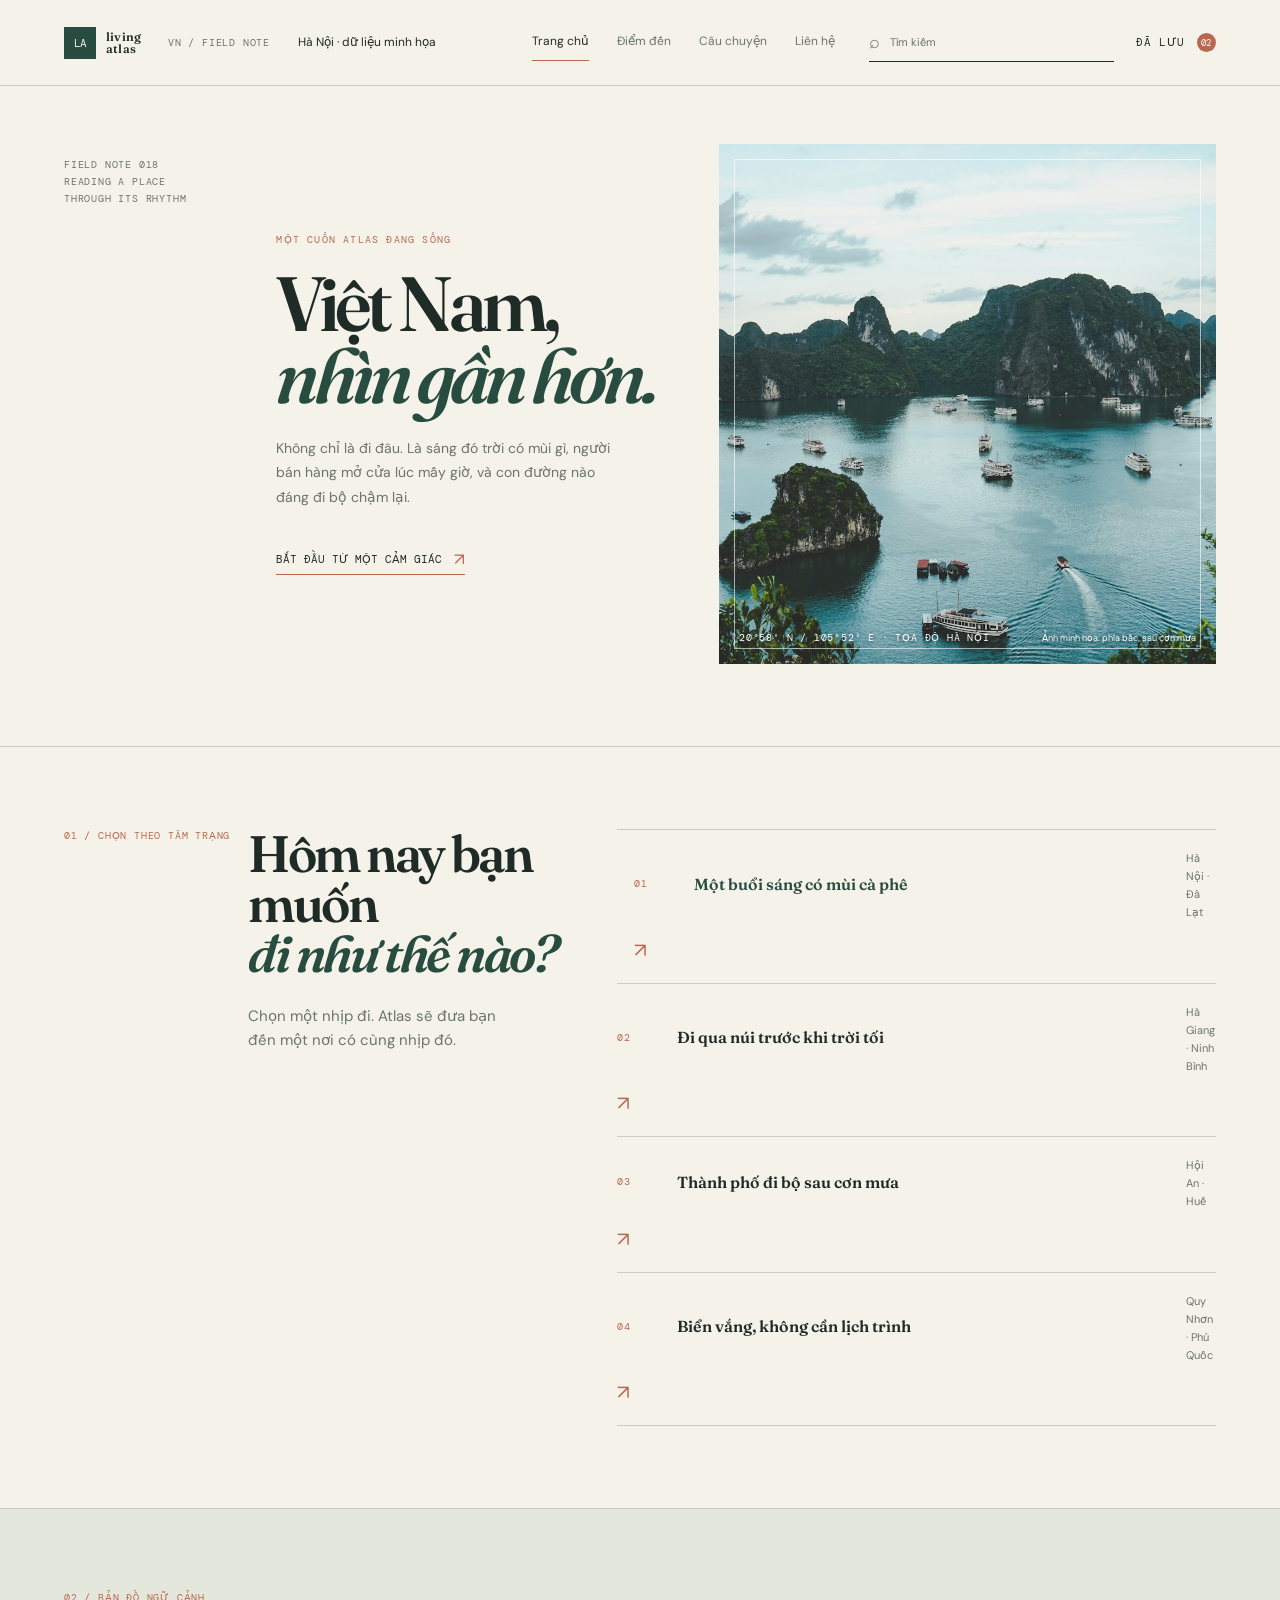
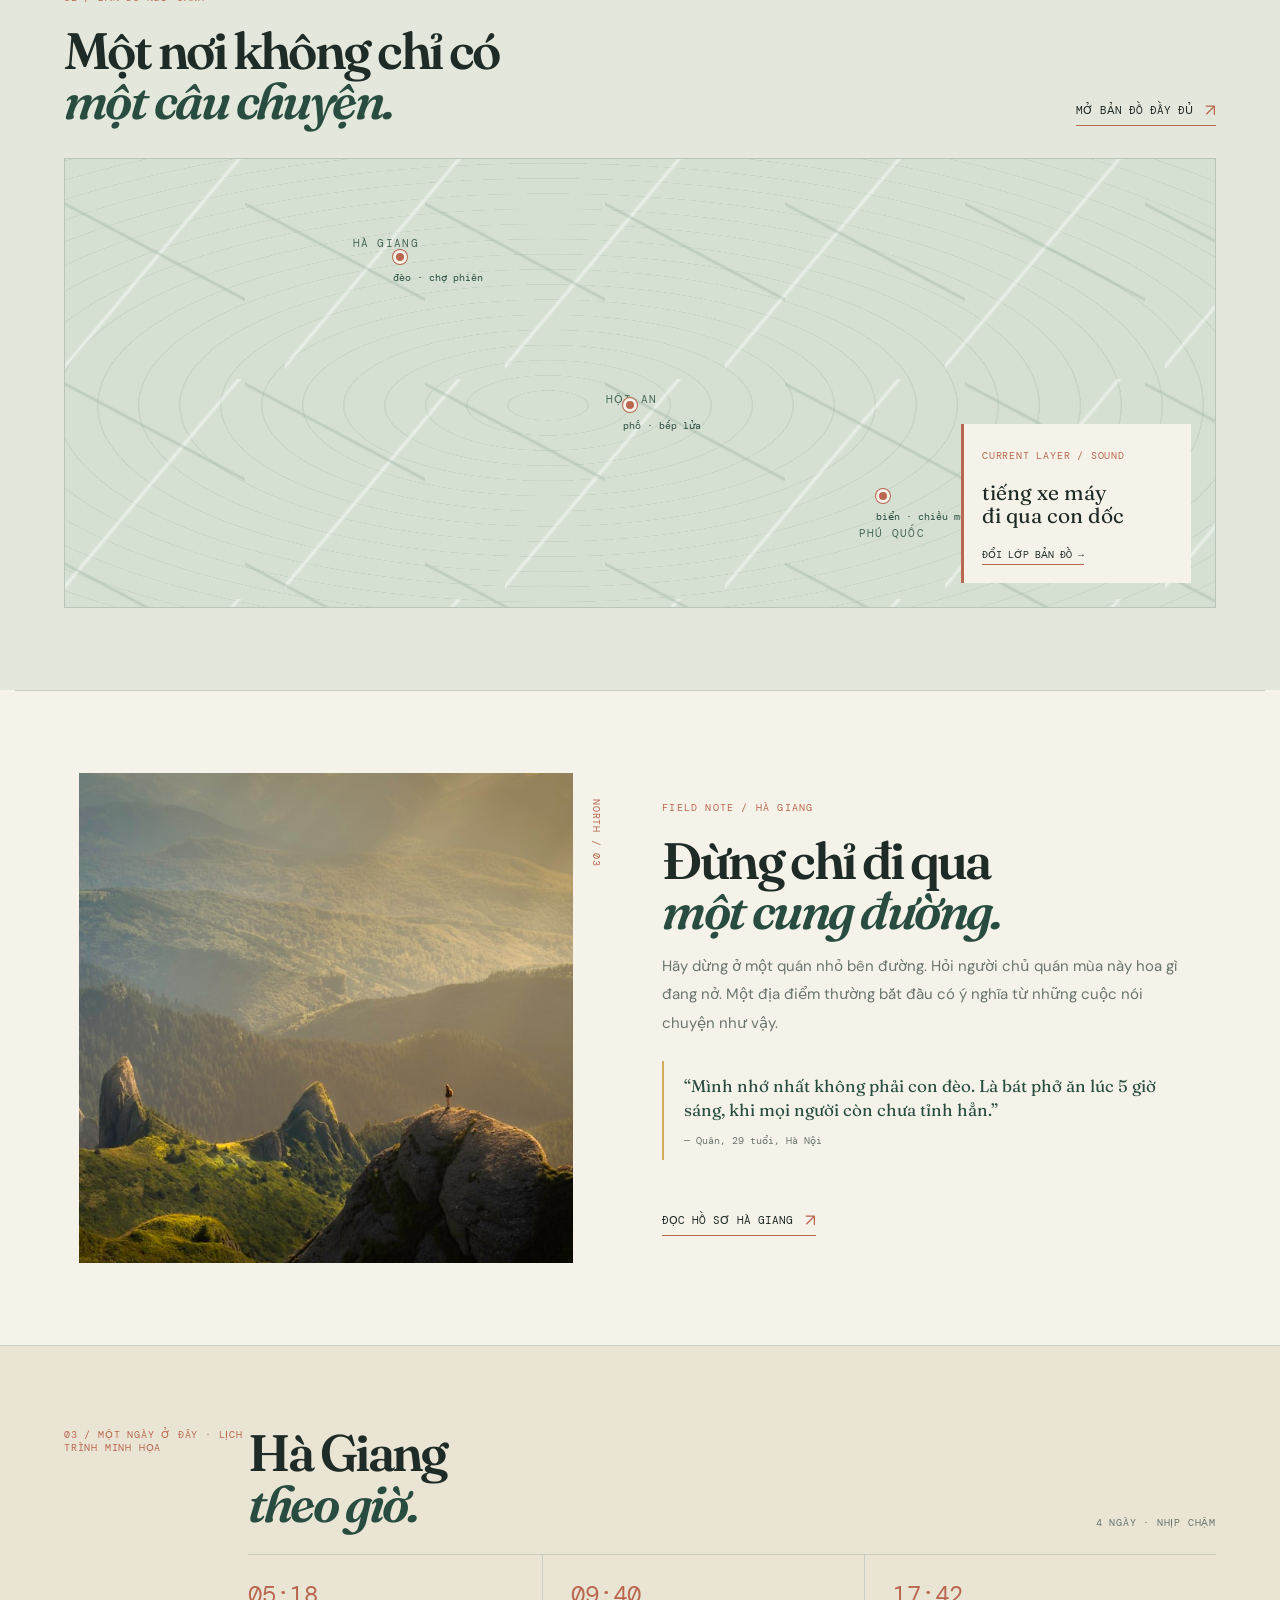
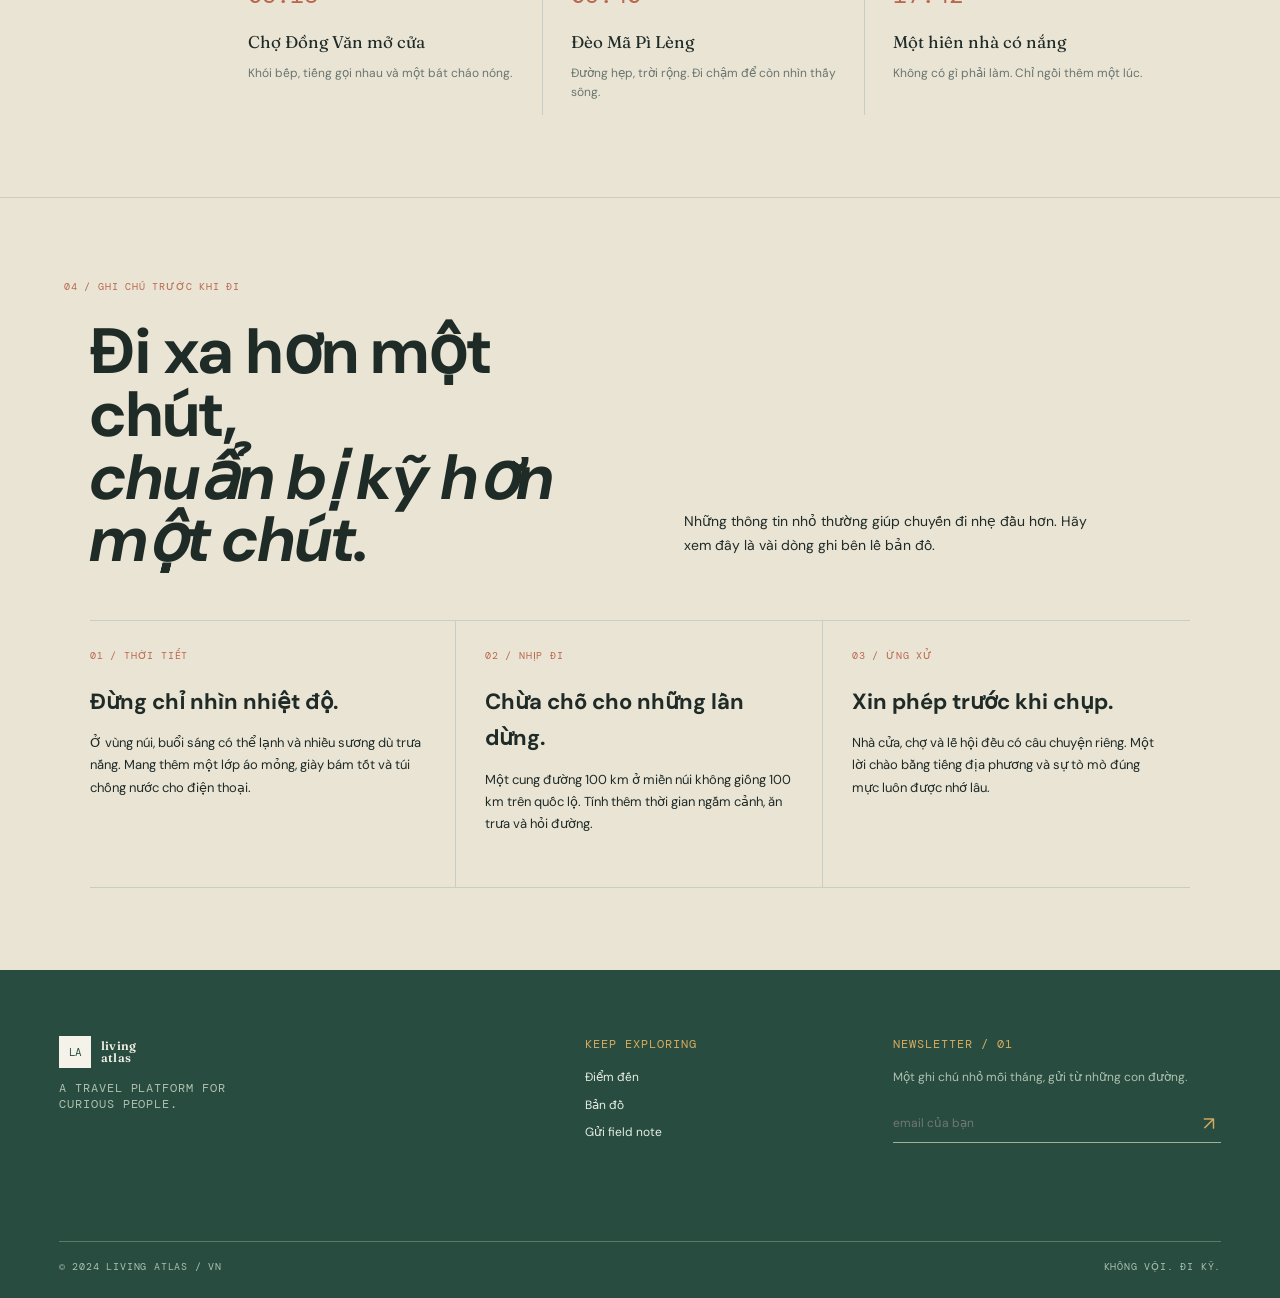
==== commit 4d302acf: "update" ====
--- a/index.html
+++ b/index.html
@@ -11,20 +11,20 @@
 <body class="atlas-home">
   <header class="atlas-header">
     <a class="atlas-mark" href="index.html" aria-label="Living Atlas trang chủ"><span>LA</span><b>living<br>atlas</b></a>
-    <div class="header-context"><span class="mono">VN / 09.2024</span><span class="context-place">Bạn đang ở Hà Nội · 28°C</span></div>
+    <div class="header-context"><span class="mono">VN / FIELD NOTE</span><span class="context-place">Hà Nội · dữ liệu minh họa</span></div>
     <nav class="main-nav" aria-label="Điều hướng chính"><a class="active" href="index.html">Trang chủ</a><a href="products.html">Điểm đến</a><a href="about.html">Câu chuyện</a><a href="contact.html">Liên hệ</a></nav><div class="header-tools"><a class="command-trigger" href="products.html#search"><span class="mono">⌕</span><span>Tìm kiếm</span></a><a class="saved-link" href="contact.html#saved">Đã lưu <span class="saved-count">02</span></a></div>
   </header>
   <main>
     <section class="entry">
       <div class="entry-stamp mono">FIELD NOTE 018<br>READING A PLACE<br>THROUGH ITS RHYTHM</div>
       <div class="entry-copy"><p class="kicker">MỘT CUỐN ATLAS ĐANG SỐNG</p><h1>Việt Nam,<br><i>nhìn gần hơn.</i></h1><p class="entry-intro">Không chỉ là đi đâu. Là sáng đó trời có mùi gì, người bán hàng mở cửa lúc mấy giờ, và con đường nào đáng đi bộ chậm lại.</p><a class="text-action" href="products.html">Bắt đầu từ một cảm giác <span>↗</span></a></div>
-      <figure class="entry-visual"><img src="images/travel-11-1528127269322.jpg" alt="Vịnh và núi đá nhìn từ trên cao"><figcaption><span class="mono">20°58' N / 105°52' E</span><span>Ảnh: phía bắc, sau cơn mưa</span></figcaption></figure>
-      <div class="entry-data"><span class="mono">07:12</span><strong>Trời vừa sáng</strong><span class="weather">28°C · mây mỏng</span><span class="mono">Hà Nội → Hà Giang<br>318 km về phía bắc</span></div>
+      <figure class="entry-visual"><img src="images/travel-11-1528127269322.jpg" alt="Vịnh Hạ Long, Việt Nam"><figcaption><span class="mono">20°58' N / 105°52' E · tọa độ Hà Nội</span><span>Ảnh minh họa: phía bắc, sau cơn mưa</span></figcaption></figure>
+      <div class="entry-data"><span class="mono">07:12 · minh họa</span><strong>Trời vừa sáng</strong><span class="weather">28°C · dữ liệu mẫu</span><span class="mono">Hà Nội → Hà Giang<br>khoảng 300 km về phía bắc</span></div>
     </section>
-    <section class="signals section-rule"><div class="section-label mono">01 / CHỌN THEO TÂM TRẠNG</div><div class="signal-intro"><h2>Hôm nay bạn muốn<br><em>đi như thế nào?</em></h2><p>Chọn một nhịp đi. Atlas sẽ đưa bạn đến một nơi có cùng nhịp đó.</p></div><div class="mood-list"><a class="mood-item active" href="products.html"><span class="mood-number mono">01</span><strong>Một buổi sáng có mùi cà phê</strong><small>Hà Nội · Buôn Ma Thuột</small><i>↗</i></a><a class="mood-item" href="products.html#mountain"><span class="mood-number mono">02</span><strong>Đi qua núi trước khi trời tối</strong><small>Hà Giang · Ninh Bình</small><i>↗</i></a><a class="mood-item" href="products.html#food"><span class="mood-number mono">03</span><strong>Thành phố đi bộ sau cơn mưa</strong><small>Hội An · Huế</small><i>↗</i></a><a class="mood-item" href="products.html#sea"><span class="mood-number mono">04</span><strong>Biển vắng, không cần lịch trình</strong><small>Phú Yên · Phú Quốc</small><i>↗</i></a></div></section>
+    <section class="signals section-rule"><div class="section-label mono">01 / CHỌN THEO TÂM TRẠNG</div><div class="signal-intro"><h2>Hôm nay bạn muốn<br><em>đi như thế nào?</em></h2><p>Chọn một nhịp đi. Atlas sẽ đưa bạn đến một nơi có cùng nhịp đó.</p></div><div class="mood-list"><a class="mood-item active" href="products.html"><span class="mood-number mono">01</span><strong>Một buổi sáng có mùi cà phê</strong><small>Hà Nội · Đà Lạt</small><i>↗</i></a><a class="mood-item" href="products.html#mountain"><span class="mood-number mono">02</span><strong>Đi qua núi trước khi trời tối</strong><small>Hà Giang · Ninh Bình</small><i>↗</i></a><a class="mood-item" href="products.html#food"><span class="mood-number mono">03</span><strong>Thành phố đi bộ sau cơn mưa</strong><small>Hội An · Huế</small><i>↗</i></a><a class="mood-item" href="products.html#sea"><span class="mood-number mono">04</span><strong>Biển vắng, không cần lịch trình</strong><small>Quy Nhơn · Phú Quốc</small><i>↗</i></a></div></section>
     <section class="atlas-map section-rule"><div class="section-label mono">02 / BẢN ĐỒ NGỮ CẢNH</div><div class="map-heading"><h2>Một nơi không chỉ có<br><em>một câu chuyện.</em></h2><a class="text-action" href="products.html#map-layers">Mở bản đồ đầy đủ <span>↗</span></a></div><div class="map-stage"><div class="map-lines"></div><span class="map-label label-north mono">HÀ GIANG</span><span class="map-label label-central mono">HỘI AN</span><span class="map-label label-south mono">PHÚ QUỐC</span><button class="map-pin pin-one"><b></b><span>đèo · chợ phiên</span></button><button class="map-pin pin-two"><b></b><span>phố · bếp lửa</span></button><button class="map-pin pin-three"><b></b><span>biển · chiều muộn</span></button><div class="map-story"><span class="mono">CURRENT LAYER / SOUND</span><strong>tiếng xe máy<br>đi qua con dốc</strong><a href="products.html#map-layers">Đổi lớp bản đồ →</a></div></div></section>
-    <section class="field-note section-rule"><div class="note-image"><img src="images/travel-01-1469474968028.jpg" alt="Đường núi giữa rừng xanh"><span class="vertical-label mono">NORTH / 03</span></div><div class="note-copy"><p class="kicker">FIELD NOTE / HÀ GIANG</p><h2>Đừng chỉ đi qua<br><em>một cung đường.</em></h2><p>Hãy dừng ở một quán nhỏ bên đường. Hỏi người chủ quán mùa này hoa gì đang nở. Một địa điểm thường bắt đầu có ý nghĩa từ những cuộc nói chuyện như vậy.</p><div class="quote-mini">“Mình nhớ nhất không phải con đèo. Là bát phở ăn lúc 5 giờ sáng, khi mọi người còn chưa tỉnh hẳn.”<small>— Quân, 29 tuổi, Hà Nội</small></div><a class="text-action" href="about.html">Đọc một ngày ở Hà Giang <span>↗</span></a></div></section>
-    <section class="dayline section-rule"><div class="section-label mono">03 / MỘT NGÀY Ở ĐÂY</div><div class="dayline-main"><div class="dayline-head"><h2>Hà Giang<br><em>theo giờ.</em></h2><span class="mono">4 ngày · nhịp chậm</span></div><div class="timeline"><div><time>05:18</time><strong>Chợ Đồng Văn mở cửa</strong><p>Khói bếp, tiếng gọi nhau và một bát cháo nóng.</p></div><div><time>09:40</time><strong>Đèo Mã Pì Lèng</strong><p>Đường hẹp, trời rộng. Đi chậm để còn nhìn thấy sông.</p></div><div><time>17:42</time><strong>Một hiên nhà có nắng</strong><p>Không có gì phải làm. Chỉ ngồi thêm một lúc.</p></div></div></div></section>
+    <section class="field-note section-rule"><div class="note-image"><img src="images/travel-01-1469474968028.jpg" alt="Ảnh minh họa phong cảnh núi; chưa xác minh là Hà Giang"><span class="vertical-label mono">NORTH / 03</span></div><div class="note-copy"><p class="kicker">FIELD NOTE / HÀ GIANG</p><h2>Đừng chỉ đi qua<br><em>một cung đường.</em></h2><p>Hãy dừng ở một quán nhỏ bên đường. Hỏi người chủ quán mùa này hoa gì đang nở. Một địa điểm thường bắt đầu có ý nghĩa từ những cuộc nói chuyện như vậy.</p><div class="quote-mini">“Mình nhớ nhất không phải con đèo. Là bát phở ăn lúc 5 giờ sáng, khi mọi người còn chưa tỉnh hẳn.”<small>— Quân, 29 tuổi, Hà Nội</small></div><a class="text-action" href="about.html#detail-ha-giang">Đọc hồ sơ Hà Giang <span>↗</span></a></div></section>
+    <section class="dayline section-rule"><div class="section-label mono">03 / MỘT NGÀY Ở ĐÂY · LỊCH TRÌNH MINH HỌA</div><div class="dayline-main"><div class="dayline-head"><h2>Hà Giang<br><em>theo giờ.</em></h2><span class="mono">4 ngày · nhịp chậm</span></div><div class="timeline"><div><time>05:18</time><strong>Chợ Đồng Văn mở cửa</strong><p>Khói bếp, tiếng gọi nhau và một bát cháo nóng.</p></div><div><time>09:40</time><strong>Đèo Mã Pì Lèng</strong><p>Đường hẹp, trời rộng. Đi chậm để còn nhìn thấy sông.</p></div><div><time>17:42</time><strong>Một hiên nhà có nắng</strong><p>Không có gì phải làm. Chỉ ngồi thêm một lúc.</p></div></div></div></section>
     <section class="travel-notes section-rule"><div class="section-label mono">04 / GHI CHÚ TRƯỚC KHI ĐI</div><div class="notes-heading"><h2>Đi xa hơn một chút,<br><em>chuẩn bị kỹ hơn một chút.</em></h2><p>Những thông tin nhỏ thường giúp chuyến đi nhẹ đầu hơn. Hãy xem đây là vài dòng ghi bên lề bản đồ.</p></div><div class="notes-grid"><article><span class="mono">01 / THỜI TIẾT</span><h3>Đừng chỉ nhìn nhiệt độ.</h3><p>Ở vùng núi, buổi sáng có thể lạnh và nhiều sương dù trưa nắng. Mang thêm một lớp áo mỏng, giày bám tốt và túi chống nước cho điện thoại.</p></article><article><span class="mono">02 / NHỊP ĐI</span><h3>Chừa chỗ cho những lần dừng.</h3><p>Một cung đường 100 km ở miền núi không giống 100 km trên quốc lộ. Tính thêm thời gian ngắm cảnh, ăn trưa và hỏi đường.</p></article><article><span class="mono">03 / ỨNG XỬ</span><h3>Xin phép trước khi chụp.</h3><p>Nhà cửa, chợ và lễ hội đều có câu chuyện riêng. Một lời chào bằng tiếng địa phương và sự tò mò đúng mực luôn được nhớ lâu.</p></article></div></section>
   </main>
   <footer class="atlas-footer"><div class="footer-brand"><a class="atlas-mark" href="index.html"><span>LA</span><b>living<br>atlas</b></a><p class="mono">A travel platform for<br>curious people.</p></div><div><p class="mono footer-label">KEEP EXPLORING</p><a href="products.html">Điểm đến</a><a href="about.html#detail-ha-giang">Bản đồ</a><a href="contact.html#planner">Gửi field note</a></div><div><p class="mono footer-label">NEWSLETTER / 01</p><p>Một ghi chú nhỏ mỗi tháng, gửi từ những con đường.</p><form class="newsletter"><input type="email" aria-label="Email" placeholder="email của bạn"><button type="submit">↗</button></form></div><div class="footer-bottom mono"><span>© 2024 LIVING ATLAS / VN</span><span>Không vội. Đi kỹ.</span></div></footer>
